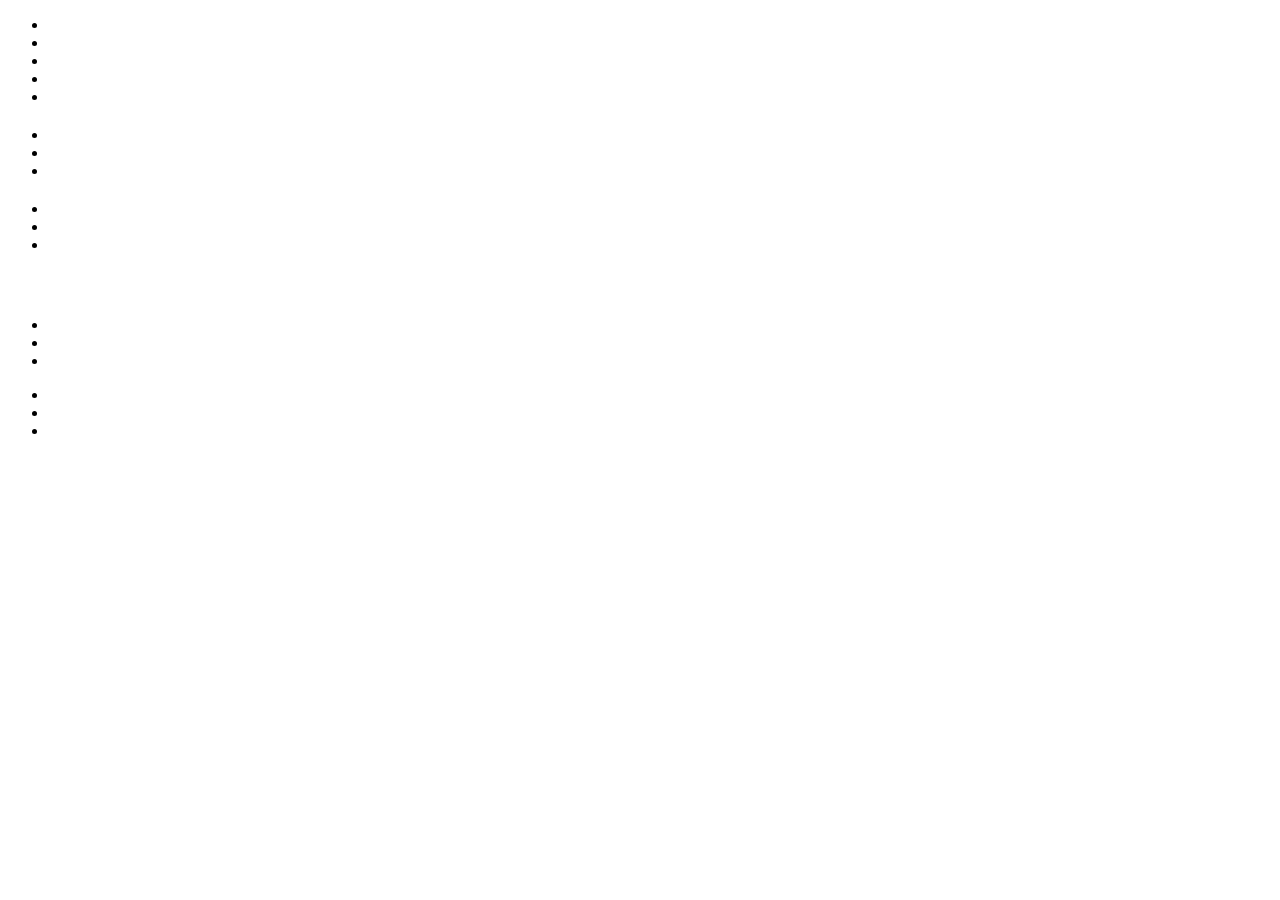
==== index.html @ c9404e33 "index structure" ====
<!DOCTYPE html>
<html lang="en">
  <head>
    <meta charset="UTF-8" />
    <meta name="viewport" content="width=device-width, initial-scale=1.0" />
    <title>Document</title>
    <link rel="stylesheet" href="./css/style.css" />
  </head>
  <body>
    <header>
      <div>
        <nav>
          <ul>
            <li></li>
            <li></li>
            <li></li>
            <li></li>
            <li></li>
          </ul>
        </nav>
        <main>
          <div>
            <h2></h2>
            <p></p>
          </div>
          <div>
            <h2></h2>
            <ul>
              <li></li>
              <li></li>
              <li></li>
            </ul>
          </div>
          <div>
            <h2></h2>
            <ul>
              <li></li>
              <li></li>
              <li></li>
            </ul>
          </div>
          <div>
            <div>
              <h2></h2>
              <h4></h4>
              <h4></h4>
              <h5></h5>
            </div>
            <div>
              <h2></h2>
              <h4></h4>
              <h4></h4>
              <h5></h5>
            </div>
          </div>
          <div>
            <h2></h2>
            <img src="" alt="" />
            <img src="" alt="" />
            <img src="" alt="" />
            <img src="" alt="" />
            <h5></h5>
          </div>
        </main>
        <footer>
            <ul>
                <li></li>
                <li></li>
                <li></li>
            </ul>
            <ul>
                <li></li>
                <li></li>
                <li></li>
            </ul>
        </footer>
      </div>
    </header>
  </body>
</html>
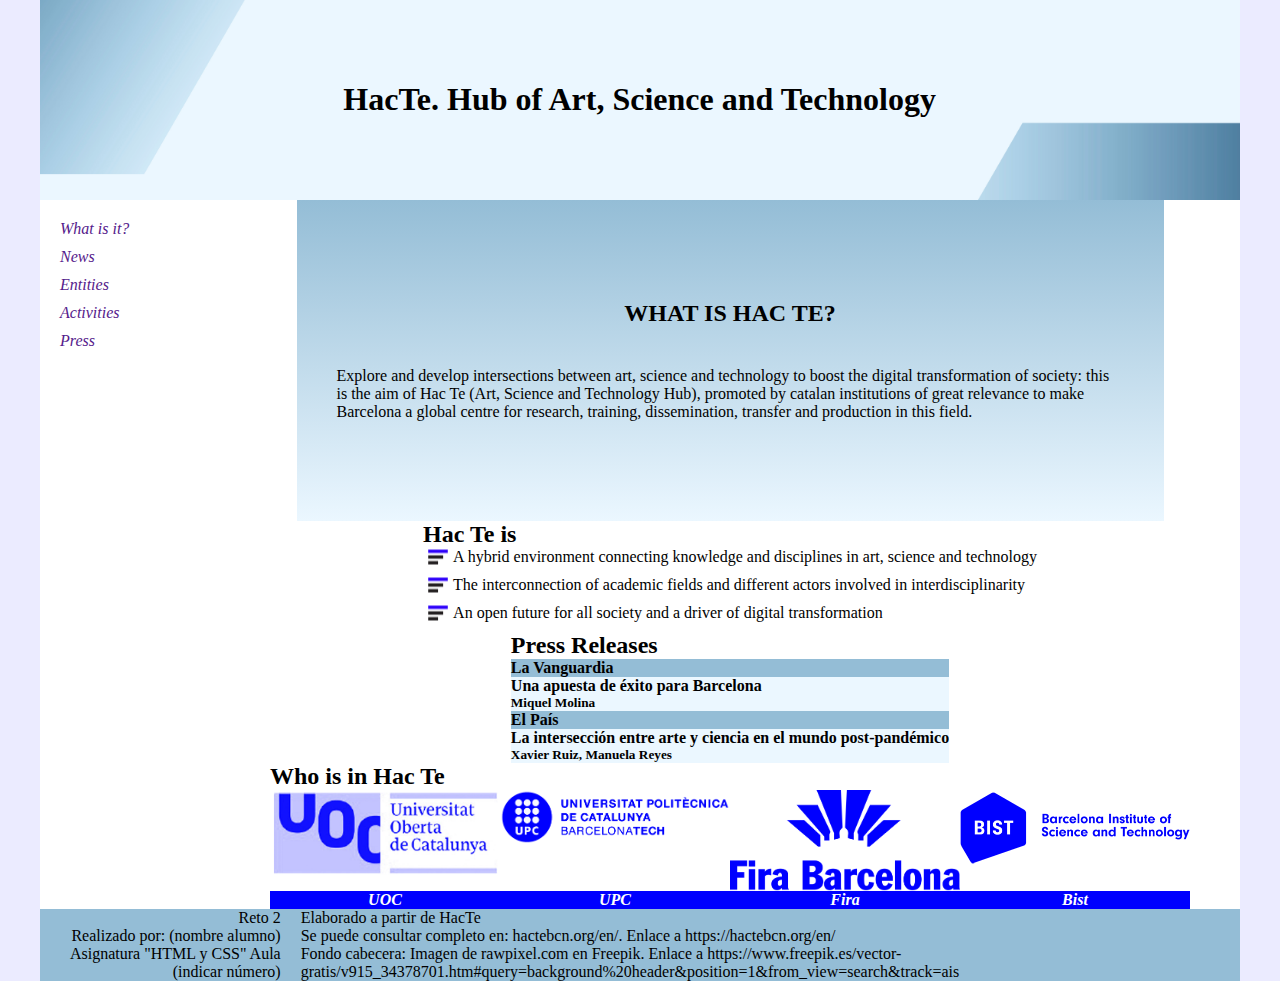
==== commit 4f36e426: "structure-index-html-css-in-process" ====
--- a/index.html
+++ b/index.html
@@ -3,78 +3,122 @@
   <head>
     <meta charset="UTF-8" />
     <meta name="viewport" content="width=device-width, initial-scale=1.0" />
-    <title>Document</title>
+    <title>CAA2</title>
     <link rel="stylesheet" href="./css/style.css" />
   </head>
   <body>
-    <header>
-      <div>
-        <nav>
-          <ul>
-            <li></li>
-            <li></li>
-            <li></li>
-            <li></li>
-            <li></li>
+    <header class="header-container">
+      <h1 class="header-container__title">
+        HacTe. Hub of Art, Science and Technology
+      </h1>
+    </header>
+    <div class="nav-main-container">
+      <nav class="nav">
+        <ul>
+          <li><a href="">What is it?</a></li>
+          <li><a href="">News</a></li>
+          <li><a href="">Entities</a></li>
+          <li><a href="">Activities</a></li>
+          <li><a href="">Press</a></li>
+        </ul>
+      </nav>
+      <main class="main">
+        <div class="intro-container">
+          <h2 class="intro-container__title">WHAT IS HAC TE?</h2>
+          <p class="intro-container__content">
+            Explore and develop intersections between art, science and
+            technology to boost the digital transformation of society: this is
+            the aim of Hac Te (Art, Science and Technology Hub), promoted by
+            catalan institutions of great relevance to make Barcelona a global
+            centre for research, training, dissemination, transfer and
+            production in this field.
+          </p>
+        </div>
+        <div class="explain-container">
+          <h2 class="explain-container__title">Hac Te is</h2>
+          <ul class="explain-container__itemlist">
+            <li>
+              A hybrid environment connecting knowledge and disciplines in art,
+              science and technology
+            </li>
+            <li>
+              The interconnection of academic fields and different actors
+              involved in interdisciplinarity
+            </li>
+            <li>
+              An open future for all society and a driver of digital
+              transformation
+            </li>
           </ul>
-        </nav>
-        <main>
-          <div>
-            <h2></h2>
-            <p></p>
-          </div>
-          <div>
-            <h2></h2>
-            <ul>
-              <li></li>
-              <li></li>
-              <li></li>
-            </ul>
-          </div>
-          <div>
-            <h2></h2>
-            <ul>
-              <li></li>
-              <li></li>
-              <li></li>
-            </ul>
-          </div>
-          <div>
-            <div>
-              <h2></h2>
-              <h4></h4>
-              <h4></h4>
-              <h5></h5>
+        </div>
+        <div>
+          <div class="press-data-container">
+            <h2 class="press-data-container__title">Press Releases</h2>
+            <div class="press-post-container">
+              <h4 class="press-post-container__title">La Vanguardia</h4>
+              <div class="press-post-insidecont">
+                <h4 class="press-post-insidecont__critic">
+                  Una apuesta de éxito para Barcelona
+                </h4>
+                <h5 class="press-post-insidecont__author">Miquel Molina</h5>
+              </div>
             </div>
-            <div>
-              <h2></h2>
-              <h4></h4>
-              <h4></h4>
-              <h5></h5>
+
+            <div class="press-post-container">
+              <h4 class="press-post-container__title">El País</h4>
+              <div class="press-post-insidecont">
+                <h4 class="press-post-insidecont__critic">
+                  La intersección entre arte y ciencia en el mundo
+                  post-pandémico
+                </h4>
+                <h5 class="press-post-insidecont__author">
+                  Xavier Ruiz, Manuela Reyes
+                </h5>
+              </div>
             </div>
           </div>
-          <div>
-            <h2></h2>
-            <img src="" alt="" />
-            <img src="" alt="" />
-            <img src="" alt="" />
-            <img src="" alt="" />
-            <h5></h5>
+        </div>
+        <div class="univercity-container">
+          <h2 class="univercity-container__title">Who is in Hac Te</h2>
+          <div class="univercity-container__images">
+            <a href="">
+              <img src="/images/UOC.png" alt="" />
+              <h4>UOC</h4>
+            </a>
+            <a href="">
+              <img src="/images/upc.png" alt="" />
+              <h4>UPC</h4>
+            </a>
+            <a href="">
+              <img src="/images/fira-barcelona.png" alt="" />
+              <h4>Fira</h4>
+            </a>
+            <a href="">
+              <img src="/images/bist.png" alt="" />
+              <h4>Bist</h4>
+            </a>
           </div>
-        </main>
-        <footer>
-            <ul>
-                <li></li>
-                <li></li>
-                <li></li>
-            </ul>
-            <ul>
-                <li></li>
-                <li></li>
-                <li></li>
-            </ul>
-        </footer>
-      </div>
-    </header>
+          <h5></h5>
+        </div>
+      </main>
+    </div>
+    <footer class="footer">
+      <ul class="footer-list__one">
+        <li>Reto 2</li>
+        <li>Realizado por: (nombre alumno)</li>
+        <li>Asignatura "HTML y CSS" Aula (indicar número)</li>
+      </ul>
+      <ul class="footer-list__two">
+        <li>Elaborado a partir de HacTe</li>
+        <li>
+          Se puede consultar completo en: hactebcn.org/en/. Enlace a
+          https://hactebcn.org/en/
+        </li>
+        <li>
+          Fondo cabecera: Imagen de rawpixel.com en Freepik. Enlace a
+          https://www.freepik.es/vector-gratis/v915_34378701.htm#query=background%20header&position=1&from_view=search&track=ais
+        </li>
+      </ul>
+    </footer>
   </body>
 </html>
--- a/css/style.css
+++ b/css/style.css
@@ -0,0 +1,126 @@
+* {
+  margin: 0;
+  padding: 0;
+  box-sizing: border-box;
+}
+
+body {
+  width: 1200px;
+  margin: 0 auto;
+  background-color: #EBEBFF;
+}
+
+.header-container {
+  background-image: url("/images/cabecera.jpg");
+  background-position: center;
+  background-size: cover;
+  height: 200px;
+  transform: rotate(180deg);
+  display: flex;
+  justify-content: center;
+  align-items: center;
+}
+
+.header-container__title {
+  transform: rotate(180deg);
+  text-align: center;
+}
+
+.nav-main-container {
+  display: flex;
+}
+
+.nav {
+  width: 15%;
+  background-color: white;
+}
+
+.nav ul {
+    list-style: none;
+    padding: 20px 0px 0px 20px;
+    display: flex;
+    flex-direction: column;
+    gap: 10px;
+  }
+
+.nav a {
+    text-decoration: none;
+    font-style: italic;
+}
+
+.main {
+  width: 85%;
+  background-color: white;
+  display: flex;
+  flex-direction: column;
+  align-items: center;
+}
+
+.intro-container {
+  background-image: linear-gradient(#94bdd6, #ebf7ff);
+  width: 85%;
+  padding: 100px 40px;
+  display: flex;
+  flex-direction: column;
+  align-items: center;
+  gap: 40px;
+}
+
+.explain-container__itemlist {
+  list-style-type: none;
+}
+
+.explain-container__itemlist li {
+  background: url("/images/list-icon.png") no-repeat left center;
+  padding-left: 30px;
+  margin-bottom: 10px;
+}
+
+.press-post-container__title {
+  background-color: #94bdd6;
+}
+
+.press-post-insidecont {
+  background-color: #ebf7ff;
+}
+
+.univercity-container a{
+    display: flex;
+    align-items: center;
+    flex-direction: column;
+    justify-content: space-between;
+    text-decoration: none;
+}
+
+a h4{
+    background-color: blue;
+    width: 100%;
+    text-align: center;
+    color: white;
+    font-style: italic;
+
+}
+
+.univercity-container img {
+
+  width: 230px;
+}
+
+.univercity-container__images{
+    display: flex;
+}
+
+.footer {
+  background-color: #94bdd6;
+  display: flex;
+
+}
+
+.footer ul {
+  list-style-type: none;
+}
+
+.footer-list__one {
+  text-align: right;
+  margin-right: 20px;
+}
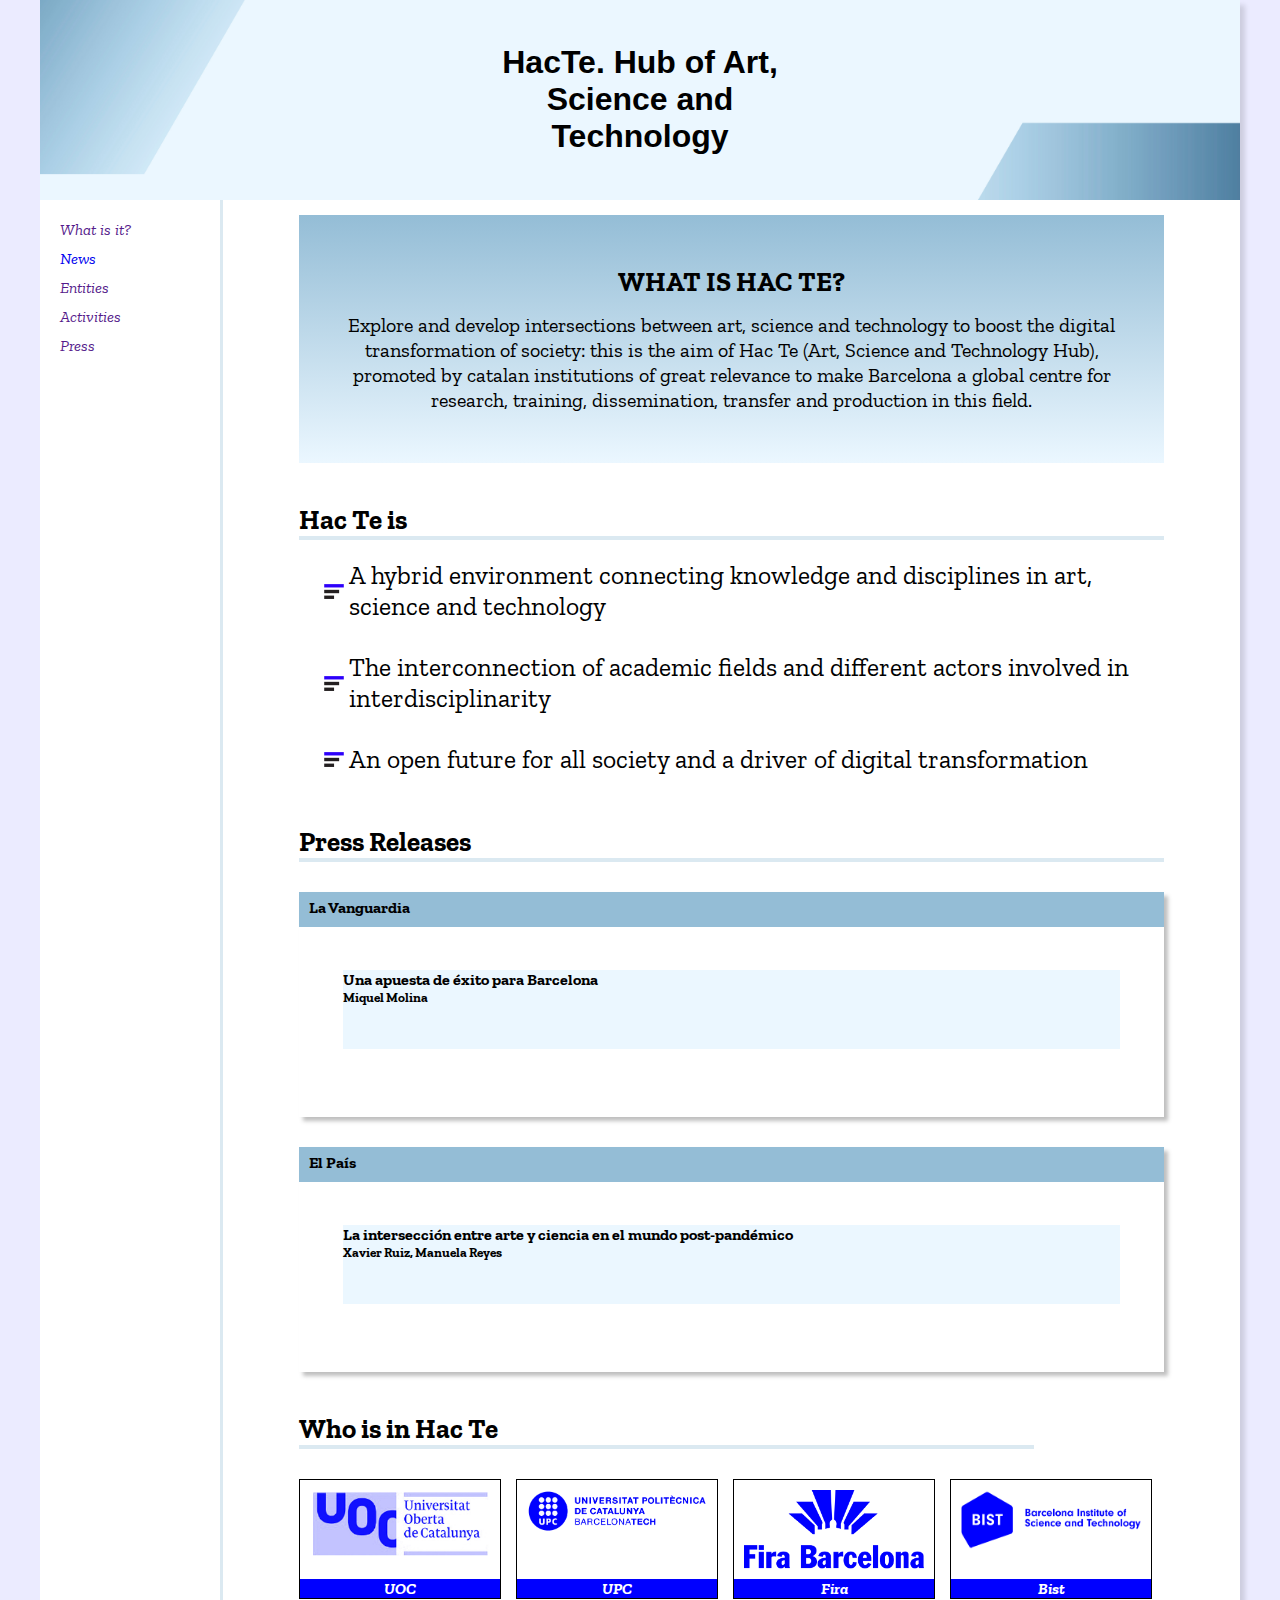
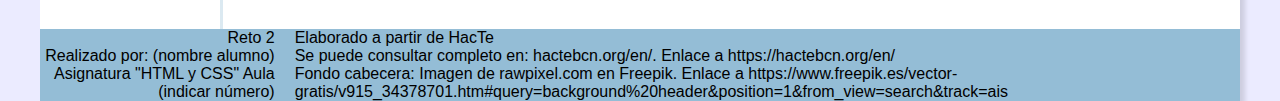
==== commit b8a894ce: "css-progres" ====
--- a/index.html
+++ b/index.html
@@ -3,26 +3,33 @@
   <head>
     <meta charset="UTF-8" />
     <meta name="viewport" content="width=device-width, initial-scale=1.0" />
-    <title>CAA2</title>
+    <title>Home</title>
     <link rel="stylesheet" href="./css/style.css" />
+    <link rel="shortcut icon" href="./images/favicon.png" />
   </head>
   <body>
+
     <header class="header-container">
       <h1 class="header-container__title">
         HacTe. Hub of Art, Science and Technology
       </h1>
     </header>
+
+    
     <div class="nav-main-container">
+
       <nav class="nav">
         <ul>
           <li><a href="">What is it?</a></li>
-          <li><a href="">News</a></li>
+          <li><a href="./news.html">News</a></li>
           <li><a href="">Entities</a></li>
           <li><a href="">Activities</a></li>
           <li><a href="">Press</a></li>
         </ul>
       </nav>
+
       <main class="main">
+
         <div class="intro-container">
           <h2 class="intro-container__title">WHAT IS HAC TE?</h2>
           <p class="intro-container__content">
@@ -34,6 +41,7 @@
             production in this field.
           </p>
         </div>
+
         <div class="explain-container">
           <h2 class="explain-container__title">Hac Te is</h2>
           <ul class="explain-container__itemlist">
@@ -51,57 +59,64 @@
             </li>
           </ul>
         </div>
-        <div>
-          <div class="press-data-container">
-            <h2 class="press-data-container__title">Press Releases</h2>
-            <div class="press-post-container">
-              <h4 class="press-post-container__title">La Vanguardia</h4>
-              <div class="press-post-insidecont">
-                <h4 class="press-post-insidecont__critic">
-                  Una apuesta de éxito para Barcelona
-                </h4>
-                <h5 class="press-post-insidecont__author">Miquel Molina</h5>
-              </div>
+
+        <div class="press-container">
+          <h2 class="press-container__title">Press Releases</h2>
+          
+          <div class="press-container__post-cont">
+            <h4 class="post-title">La Vanguardia</h4>
+            <div class="post-content">
+              <h4 class="post-msg">
+                Una apuesta de éxito para Barcelona
+              </h4>
+              <h5 class="post-msg-author">Miquel Molina</h5>
             </div>
-
-            <div class="press-post-container">
-              <h4 class="press-post-container__title">El País</h4>
-              <div class="press-post-insidecont">
-                <h4 class="press-post-insidecont__critic">
+          </div>
+            
+            <div class="press-container__post-cont">
+              <h4 class="post-title">El País</h4>
+              <div class="post-content">
+                <h4 class="post-msg">
                   La intersección entre arte y ciencia en el mundo
                   post-pandémico
                 </h4>
-                <h5 class="press-post-insidecont__author">
+                <h5 class="post-msg-author">
                   Xavier Ruiz, Manuela Reyes
                 </h5>
               </div>
+          </div>
+
+          
+
+          <div class="univercity-container">
+            <h2 class="univercity-container__title">Who is in Hac Te</h2>
+            <div class="univercity-container__images">
+              <a href="">
+                <img src="/images/UOC.png" alt="" />
+                <h4>UOC</h4>
+              </a>
+              <a href="">
+                <img src="/images/upc.png" alt="" />
+                <h4>UPC</h4>
+              </a>
+              <a href="">
+                <img src="/images/fira-barcelona.png" alt="" />
+                <h4>Fira</h4>
+              </a>
+              <a href="">
+                <img src="/images/bist.png" alt="" />
+                <h4>Bist</h4>
+              </a>
             </div>
+            <h5></h5>
           </div>
+
         </div>
-        <div class="univercity-container">
-          <h2 class="univercity-container__title">Who is in Hac Te</h2>
-          <div class="univercity-container__images">
-            <a href="">
-              <img src="/images/UOC.png" alt="" />
-              <h4>UOC</h4>
-            </a>
-            <a href="">
-              <img src="/images/upc.png" alt="" />
-              <h4>UPC</h4>
-            </a>
-            <a href="">
-              <img src="/images/fira-barcelona.png" alt="" />
-              <h4>Fira</h4>
-            </a>
-            <a href="">
-              <img src="/images/bist.png" alt="" />
-              <h4>Bist</h4>
-            </a>
-          </div>
-          <h5></h5>
-        </div>
-      </main>
-    </div>
+
+        </main>
+      </div>
+      
+
     <footer class="footer">
       <ul class="footer-list__one">
         <li>Reto 2</li>
@@ -120,5 +135,6 @@
         </li>
       </ul>
     </footer>
+
   </body>
 </html>
--- a/css/style.css
+++ b/css/style.css
@@ -1,3 +1,7 @@
+@import url("https://fonts.googleapis.com/css2?family=Zilla+Slab:ital,wght@0,300;0,400;0,500;0,600;0,700;1,300;1,400;1,500;1,600;1,700&display=swap");
+
+/* ///////////// GLOBAL //////////////\ */
+
 * {
   margin: 0;
   padding: 0;
@@ -7,7 +11,13 @@
 body {
   width: 1200px;
   margin: 0 auto;
-  background-color: #EBEBFF;
+  background-color: #ebebff;
+  font-family: "Franklin Gothic Medium", "Arial Narrow", Arial, sans-serif;
+  box-shadow: rgba(0, 0, 0, 0.13) 5px 5px 5px;
+}
+
+h2 {
+  font-size: 1.7rem;
 }
 
 .header-container {
@@ -24,6 +34,7 @@
 .header-container__title {
   transform: rotate(180deg);
   text-align: center;
+  width: 350px;
 }
 
 .nav-main-container {
@@ -31,89 +42,163 @@
 }
 
 .nav {
+  font-family: "Zilla Slab", serif;
   width: 15%;
   background-color: white;
 }
 
 .nav ul {
-    list-style: none;
-    padding: 20px 0px 0px 20px;
-    display: flex;
-    flex-direction: column;
-    gap: 10px;
-  }
+  list-style: none;
+  padding: 20px 0px 0px 20px;
+  display: flex;
+  flex-direction: column;
+  gap: 10px;
+}
 
 .nav a {
-    text-decoration: none;
-    font-style: italic;
+  text-decoration: none;
+  font-style: italic;
 }
 
 .main {
+  font-family: "Zilla Slab", serif;
   width: 85%;
   background-color: white;
   display: flex;
   flex-direction: column;
   align-items: center;
-}
+  border-left: #94bdd656 3px solid;
+}
+
+/* ///////////// FOR INDEX.HTML //////////////\ */
+
+/* ///////////// INTRO CONAINER //////////////\ */
 
 .intro-container {
   background-image: linear-gradient(#94bdd6, #ebf7ff);
   width: 85%;
-  padding: 100px 40px;
-  display: flex;
-  flex-direction: column;
-  align-items: center;
-  gap: 40px;
+  margin-top: 15px;
+  padding: 50px 40px;
+  display: flex;
+  flex-direction: column;
+  align-items: center;
+  gap: 15px;
+}
+
+.intro-container__content {
+  font-size: 20px;
+  line-height: 25px;
+}
+
+/* ///////////// EXPLAIN CONAINER //////////////\ */
+
+.explain-container {
+  width: 85%;
+  margin-top: 40px;
+}
+
+.explain-container__title {
+  border-bottom: #94bdd656 solid 4px;
 }
 
 .explain-container__itemlist {
   list-style-type: none;
+  margin: 20px 0px 0px 20px;
+  display: flex;
+  flex-direction: column;
+  gap: 20px;
 }
 
 .explain-container__itemlist li {
   background: url("/images/list-icon.png") no-repeat left center;
   padding-left: 30px;
   margin-bottom: 10px;
-}
-
-.press-post-container__title {
+  font-size: 1.6rem;
+}
+
+/* ///////////// PRESS CONAINER //////////////\ */
+
+.press-container {
+  width: 85%;
+  margin-top: 40px;
+
+}
+
+.press-container__title {
+  border-bottom: #94bdd656 solid 4px;
+}
+
+.press-container__post-title {
   background-color: #94bdd6;
 }
 
-.press-post-insidecont {
+/* ///////////// PRESS CONAINER => POST //////////////\ */
+
+.press-container__post-cont {
+  box-shadow: rgba(0, 0, 0, 0.253) 4px 4px 4px;
+  height: 225px;
+  margin-top: 30px;
+}
+
+.post-title {
+  background-color: #94bdd6;
+  height: 35px;
+  padding: 6px 0px 0px 10px;
+}
+
+.post-content {
   background-color: #ebf7ff;
-}
-
-.univercity-container a{
-    display: flex;
-    align-items: center;
-    flex-direction: column;
-    justify-content: space-between;
-    text-decoration: none;
-}
-
-a h4{
-    background-color: blue;
-    width: 100%;
-    text-align: center;
-    color: white;
-    font-style: italic;
-
-}
-
+  width: 90%;
+  height: 35%;
+  margin: 5%;
+  }
+
+/* ///////////// UNIVERSITYS CONAINER //////////////\ */
+
+.univercity-container a {
+  display: flex;
+  align-items: center;
+  flex-direction: column;
+  justify-content: space-between;
+  text-decoration: none;
+}
+
+a h4 {
+  background-color: blue;
+  width: 100%;
+  text-align: center;
+  color: white;
+  font-style: italic;
+}
+
+.univercity-container {
+  width: 85%;
+  margin-top: 40px;
+}
 .univercity-container img {
-
-  width: 230px;
-}
-
-.univercity-container__images{
-    display: flex;
-}
+  margin: 10px;
+  width: 180px;
+}
+
+.univercity-container__title {
+  border-bottom: #94bdd656 solid 4px;
+}
+
+.univercity-container__images {
+  margin: 30px 0px 30px 0px;
+  display: flex;
+
+  gap: 15px;
+}
+.univercity-container__images a {
+  border: black 1px solid;
+}
+
+/* ///////////// FOOTER //////////////\ */
 
 .footer {
   background-color: #94bdd6;
   display: flex;
-
 }
 
 .footer ul {
@@ -124,3 +209,34 @@
   text-align: right;
   margin-right: 20px;
 }
+
+/* ///////////// FOR NEWS.HTML //////////////\ */
+
+/* ///////////// NEWS CONTAINER //////////////\ */
+
+.news-container {
+  display: flex;
+  flex-direction: column;
+}
+
+.news-container_title {
+  text-align: center;
+}
+
+.news-container_title h1 {
+  background-image: linear-gradient(#94bdd6, #ebf7ff);
+}
+
+.news-container_post {
+  display: flex;
+  flex-direction: column;
+  align-items: center;
+  background-color: white;
+  border: 1px solid black;
+  border-radius: 15px 15px 0px 0px;
+}
+
+.news-container_post h3,
+p {
+  text-align: center;
+}
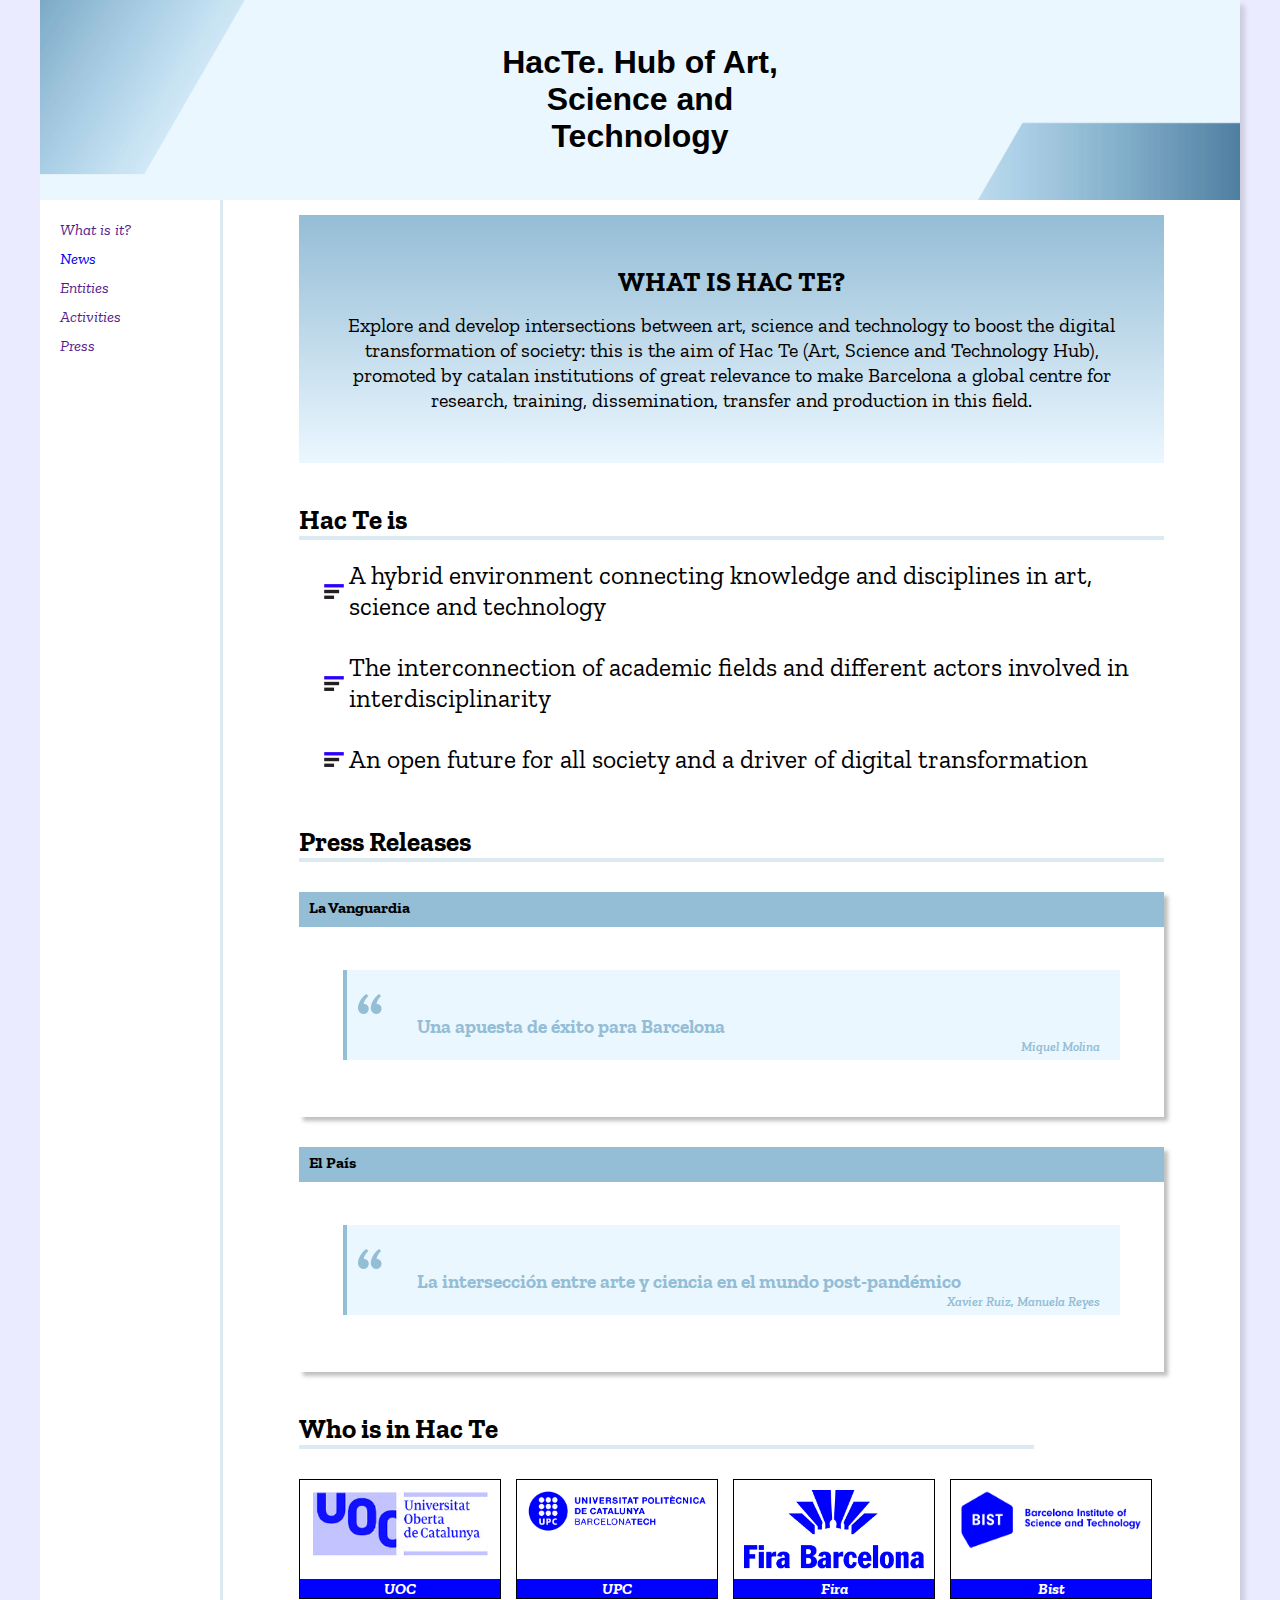
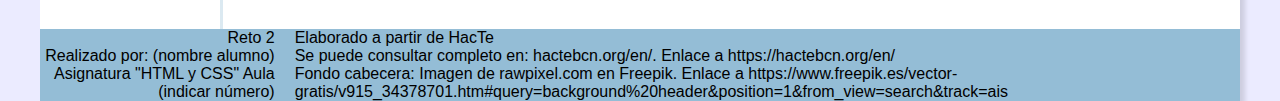
==== commit ec626fee: "css" ====
--- a/index.html
+++ b/index.html
@@ -8,16 +8,13 @@
     <link rel="shortcut icon" href="./images/favicon.png" />
   </head>
   <body>
-
     <header class="header-container">
       <h1 class="header-container__title">
         HacTe. Hub of Art, Science and Technology
       </h1>
     </header>
 
-    
     <div class="nav-main-container">
-
       <nav class="nav">
         <ul>
           <li><a href="">What is it?</a></li>
@@ -29,7 +26,6 @@
       </nav>
 
       <main class="main">
-
         <div class="intro-container">
           <h2 class="intro-container__title">WHAT IS HAC TE?</h2>
           <p class="intro-container__content">
@@ -62,31 +58,26 @@
 
         <div class="press-container">
           <h2 class="press-container__title">Press Releases</h2>
-          
+
           <div class="press-container__post-cont">
             <h4 class="post-title">La Vanguardia</h4>
             <div class="post-content">
-              <h4 class="post-msg">
-                Una apuesta de éxito para Barcelona
-              </h4>
-              <h5 class="post-msg-author">Miquel Molina</h5>
+              <h1 class="post-marks">"</h1>
+              <h4 class="post-msg">Una apuesta de éxito para Barcelona</h4>
+              <h5 class="post-author">Miquel Molina</h5>
             </div>
           </div>
-            
-            <div class="press-container__post-cont">
-              <h4 class="post-title">El País</h4>
-              <div class="post-content">
-                <h4 class="post-msg">
-                  La intersección entre arte y ciencia en el mundo
-                  post-pandémico
-                </h4>
-                <h5 class="post-msg-author">
-                  Xavier Ruiz, Manuela Reyes
-                </h5>
-              </div>
+
+          <div class="press-container__post-cont">
+            <h4 class="post-title">El País</h4>
+            <div class="post-content">
+              <h1 class="post-marks">"</h1>
+              <h4 class="post-msg">
+                La intersección entre arte y ciencia en el mundo post-pandémico
+              </h4>
+              <h5 class="post-author">Xavier Ruiz, Manuela Reyes</h5>
+            </div>
           </div>
-
-          
 
           <div class="univercity-container">
             <h2 class="univercity-container__title">Who is in Hac Te</h2>
@@ -110,12 +101,9 @@
             </div>
             <h5></h5>
           </div>
-
         </div>
-
-        </main>
-      </div>
-      
+      </main>
+    </div>
 
     <footer class="footer">
       <ul class="footer-list__one">
@@ -135,6 +123,5 @@
         </li>
       </ul>
     </footer>
-
   </body>
 </html>
--- a/css/style.css
+++ b/css/style.css
@@ -1,4 +1,4 @@
-@import url("https://fonts.googleapis.com/css2?family=Zilla+Slab:ital,wght@0,300;0,400;0,500;0,600;0,700;1,300;1,400;1,500;1,600;1,700&display=swap");
+@import url('https://fonts.googleapis.com/css2?family=BIZ+UDPMincho&family=Zilla+Slab:ital,wght@0,300;0,400;0,500;0,600;0,700;1,300;1,400;1,500;1,600;1,700&display=swap');
 
 /* ///////////// GLOBAL //////////////\ */
 
@@ -148,9 +148,31 @@
 
 .post-content {
   background-color: #ebf7ff;
+  border-left: 4px #94bdd6 solid;
   width: 90%;
-  height: 35%;
+  height: 40%;
   margin: 5%;
+  color: #94bdd6;
+  }
+
+  .post-marks{
+    font-family: 'BIZ UDPMincho', serif;
+    font-size: 4rem;
+    transform: rotate(180deg);
+    width: 5%;
+    height: 50%;
+  }
+
+  .post-msg{
+    font-size: 1.2rem;
+    margin: 0px 0px 0px 70px;
+  }
+
+  .post-author{
+    text-align: right;
+    margin: 0px 20px 20px 0px;
+    font-style: italic; 
+    font-weight: 600;
   }
 
 /* ///////////// UNIVERSITYS CONAINER //////////////\ */
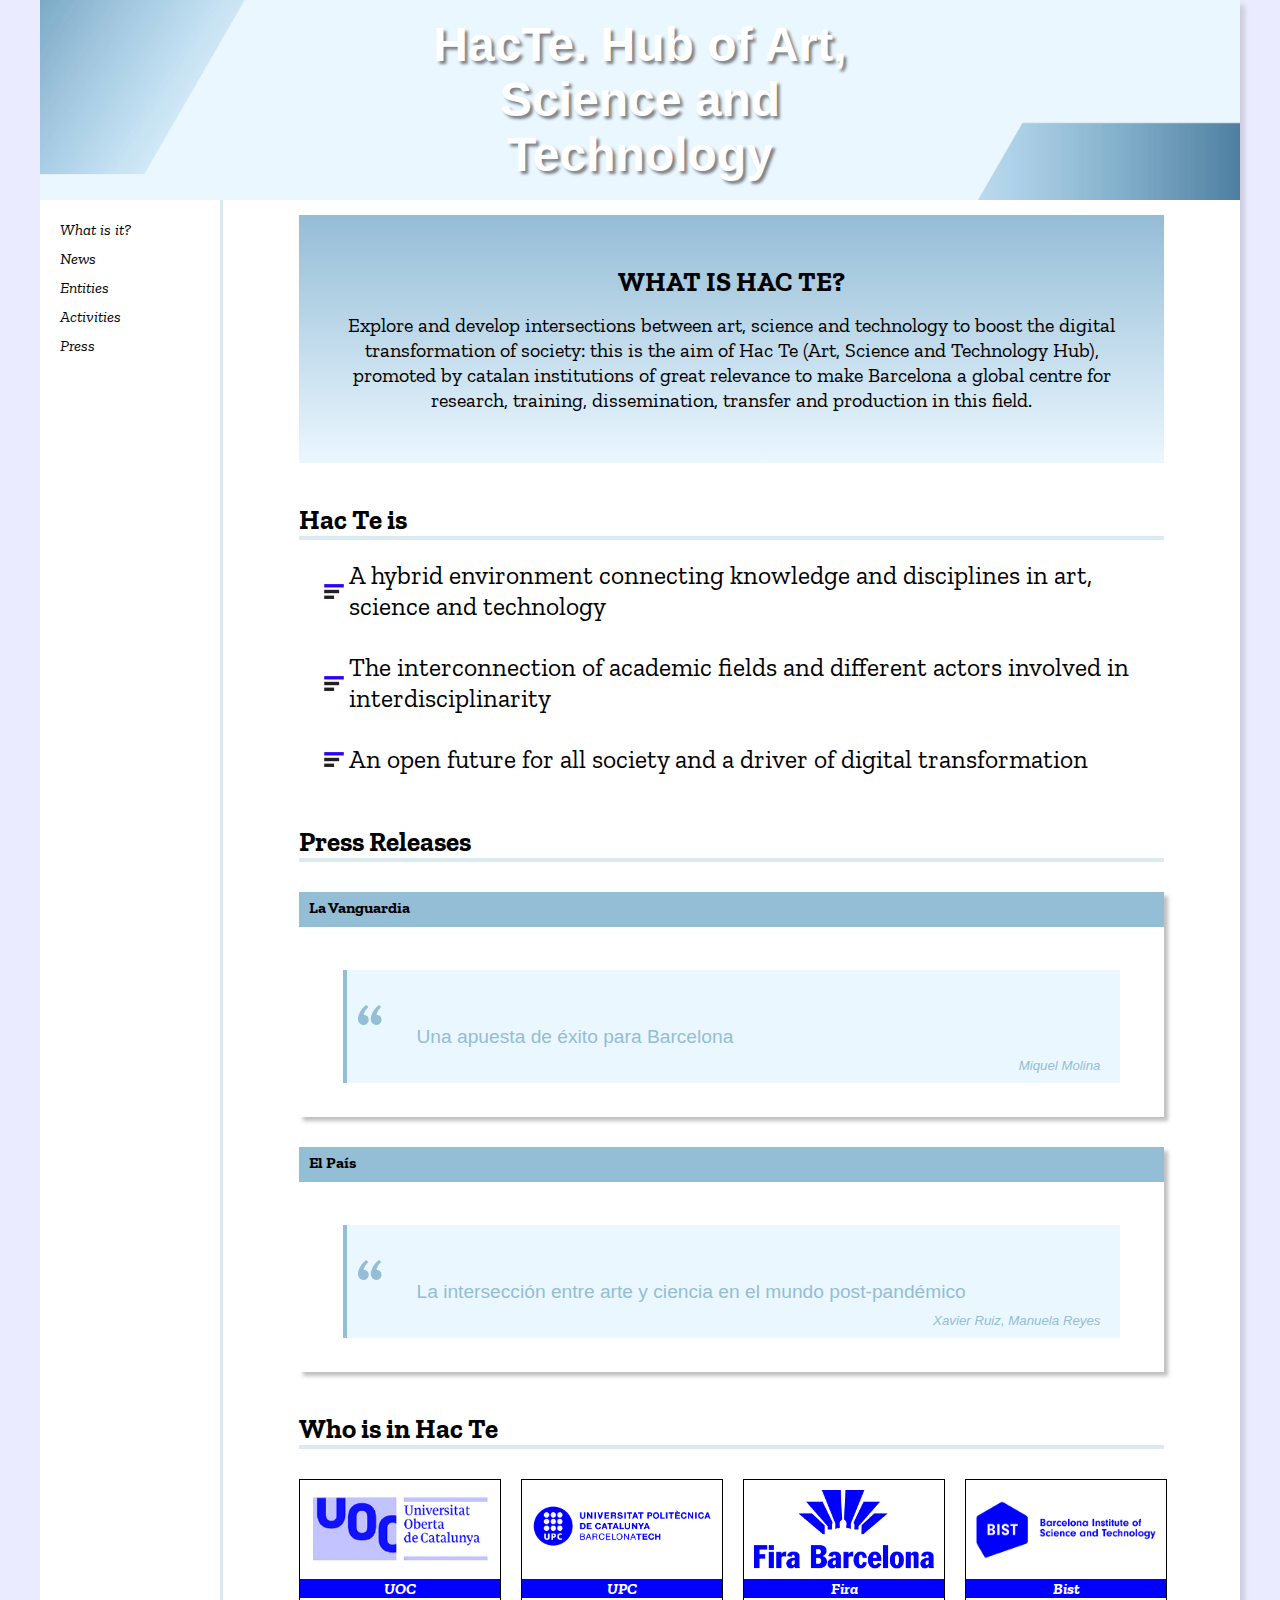
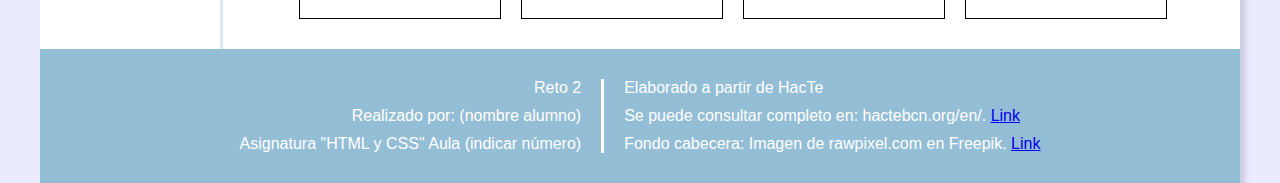
==== commit d60138b0: "done" ====
--- a/index.html
+++ b/index.html
@@ -7,7 +7,9 @@
     <link rel="stylesheet" href="./css/style.css" />
     <link rel="shortcut icon" href="./images/favicon.png" />
   </head>
+
   <body>
+
     <header class="header-container">
       <h1 class="header-container__title">
         HacTe. Hub of Art, Science and Technology
@@ -15,6 +17,7 @@
     </header>
 
     <div class="nav-main-container">
+
       <nav class="nav">
         <ul>
           <li><a href="">What is it?</a></li>
@@ -26,6 +29,7 @@
       </nav>
 
       <main class="main">
+
         <div class="intro-container">
           <h2 class="intro-container__title">WHAT IS HAC TE?</h2>
           <p class="intro-container__content">
@@ -78,31 +82,37 @@
               <h5 class="post-author">Xavier Ruiz, Manuela Reyes</h5>
             </div>
           </div>
+        </div>
 
-          <div class="univercity-container">
-            <h2 class="univercity-container__title">Who is in Hac Te</h2>
-            <div class="univercity-container__images">
-              <a href="">
-                <img src="/images/UOC.png" alt="" />
-                <h4>UOC</h4>
-              </a>
-              <a href="">
-                <img src="/images/upc.png" alt="" />
-                <h4>UPC</h4>
-              </a>
-              <a href="">
-                <img src="/images/fira-barcelona.png" alt="" />
-                <h4>Fira</h4>
-              </a>
-              <a href="">
-                <img src="/images/bist.png" alt="" />
-                <h4>Bist</h4>
-              </a>
-            </div>
-            <h5></h5>
+        <div class="univercity-container">
+          <h2 class="univercity-container__title">Who is in Hac Te</h2>
+          <div class="univercity-container__images">
+            <a href="">
+              <img class="logo-uoc" src="/images/UOC.png" alt="Logo-uoc" />
+              <h4>UOC</h4>
+            </a>
+            <a href="">
+              <img class="logo-upc" src="/images/upc.png" alt="Logo-upc" />
+              <h4>UPC</h4>
+            </a>
+            <a href="">
+              <img
+                class="logo-fira"
+                src="/images/fira-barcelona.png"
+                alt="Logo-fira"
+              />
+              <h4>Fira</h4>
+            </a>
+            <a href="">
+              <img class="logo-bist" src="/images/bist.png" alt="Logo-bist" />
+              <h4>Bist</h4>
+            </a>
           </div>
+
         </div>
+
       </main>
+      
     </div>
 
     <footer class="footer">
@@ -114,14 +124,18 @@
       <ul class="footer-list__two">
         <li>Elaborado a partir de HacTe</li>
         <li>
-          Se puede consultar completo en: hactebcn.org/en/. Enlace a
-          https://hactebcn.org/en/
+          Se puede consultar completo en: hactebcn.org/en/.
+          <a href="https://hactebcn.org/en/">Link</a>
         </li>
         <li>
-          Fondo cabecera: Imagen de rawpixel.com en Freepik. Enlace a
-          https://www.freepik.es/vector-gratis/v915_34378701.htm#query=background%20header&position=1&from_view=search&track=ais
+          Fondo cabecera: Imagen de rawpixel.com en Freepik.
+          <a
+            href="https://www.freepik.es/vector-gratis/v915_34378701.htm#query=background%20header&position=1&from_view=search&track=ais"
+            >Link</a
+          >
         </li>
       </ul>
     </footer>
+
   </body>
 </html>
--- a/css/style.css
+++ b/css/style.css
@@ -34,7 +34,10 @@
 .header-container__title {
   transform: rotate(180deg);
   text-align: center;
-  width: 350px;
+  width: 500px;
+  font-size: 3rem;
+  color: white;
+  text-shadow: rgba(0, 0, 0, 0.473) 3px 3px 3px;
 }
 
 .nav-main-container {
@@ -58,6 +61,7 @@
 .nav a {
   text-decoration: none;
   font-style: italic;
+  color: black;
 }
 
 .main {
@@ -150,7 +154,7 @@
   background-color: #ebf7ff;
   border-left: 4px #94bdd6 solid;
   width: 90%;
-  height: 40%;
+  height: 50%;
   margin: 5%;
   color: #94bdd6;
   }
@@ -165,14 +169,17 @@
 
   .post-msg{
     font-size: 1.2rem;
-    margin: 0px 0px 0px 70px;
+    margin: 0px 0px 10px 70px;
+    font-family: Helvetica, sans-serif;
+    font-weight: 300;
   }
 
   .post-author{
     text-align: right;
     margin: 0px 20px 20px 0px;
     font-style: italic; 
-    font-weight: 600;
+    font-weight: 400;
+    font-family: Helvetica, sans-serif;
   }
 
 /* ///////////// UNIVERSITYS CONAINER //////////////\ */
@@ -198,7 +205,6 @@
   margin-top: 40px;
 }
 .univercity-container img {
-  margin: 10px;
   width: 180px;
 }
 
@@ -209,18 +215,38 @@
 .univercity-container__images {
   margin: 30px 0px 30px 0px;
   display: flex;
-
-  gap: 15px;
+  gap: 20px;
 }
 .univercity-container__images a {
   border: black 1px solid;
 }
 
+.univercity-container__images h4 {
+  margin-bottom: 20px;
+}
+
+.logo-uoc {
+  margin: 15px 10px 10px 10px  ;
+}
+
+.logo-upc {
+  margin: 25px 10px 10px 10px ;
+}
+.logo-fira {
+  margin: 10px ;
+}
+.logo-bist {
+  margin: 20px 10px 10px 10px  ;
+}
 /* ///////////// FOOTER //////////////\ */
 
 .footer {
   background-color: #94bdd6;
   display: flex;
+  justify-content: center;
+  color: white;
+  padding: 30px
+
 }
 
 .footer ul {
@@ -230,6 +256,18 @@
 .footer-list__one {
   text-align: right;
   margin-right: 20px;
+  display: flex;
+  flex-direction: column;
+  gap: 10px;
+  
+}
+
+.footer-list__two{
+  display: flex;
+  flex-direction: column;
+  gap: 10px;
+  border-left: white 3px solid ;
+  padding-left: 20px;
 }
 
 /* ///////////// FOR NEWS.HTML //////////////\ */
@@ -239,13 +277,27 @@
 .news-container {
   display: flex;
   flex-direction: column;
+  padding-top: 30px;
 }
 
 .news-container_title {
   text-align: center;
+  margin-bottom: 25px;
+  
+}
+
+.flex-cont{
+  display: flex;
+  justify-content: center;
+  flex-direction: column;
+  gap: 50px;
+  
+
 }
 
 .news-container_title h1 {
+  margin-bottom: 25px;;
+  height: 100px;
   background-image: linear-gradient(#94bdd6, #ebf7ff);
 }
 
@@ -253,12 +305,29 @@
   display: flex;
   flex-direction: column;
   align-items: center;
+  gap: 50px;
   background-color: white;
-  border: 1px solid black;
+  border: 2px solid black;
   border-radius: 15px 15px 0px 0px;
+  box-shadow: rgba(0, 0, 0, 0.156) 7px 7px 10px;
+}
+.news-container_post img{
+border-radius: 100%;
 }
 
 .news-container_post h3,
 p {
   text-align: center;
 }
+
+.news-container_post h3 {
+  background-color: #94bdd6;
+  width: 100%;
+  height: 50px;
+  padding-top: 10px;
+  border-radius: 15px 15px 0px 0px;
+}
+
+.news-container_post p {
+  margin-bottom: 20px;
+}
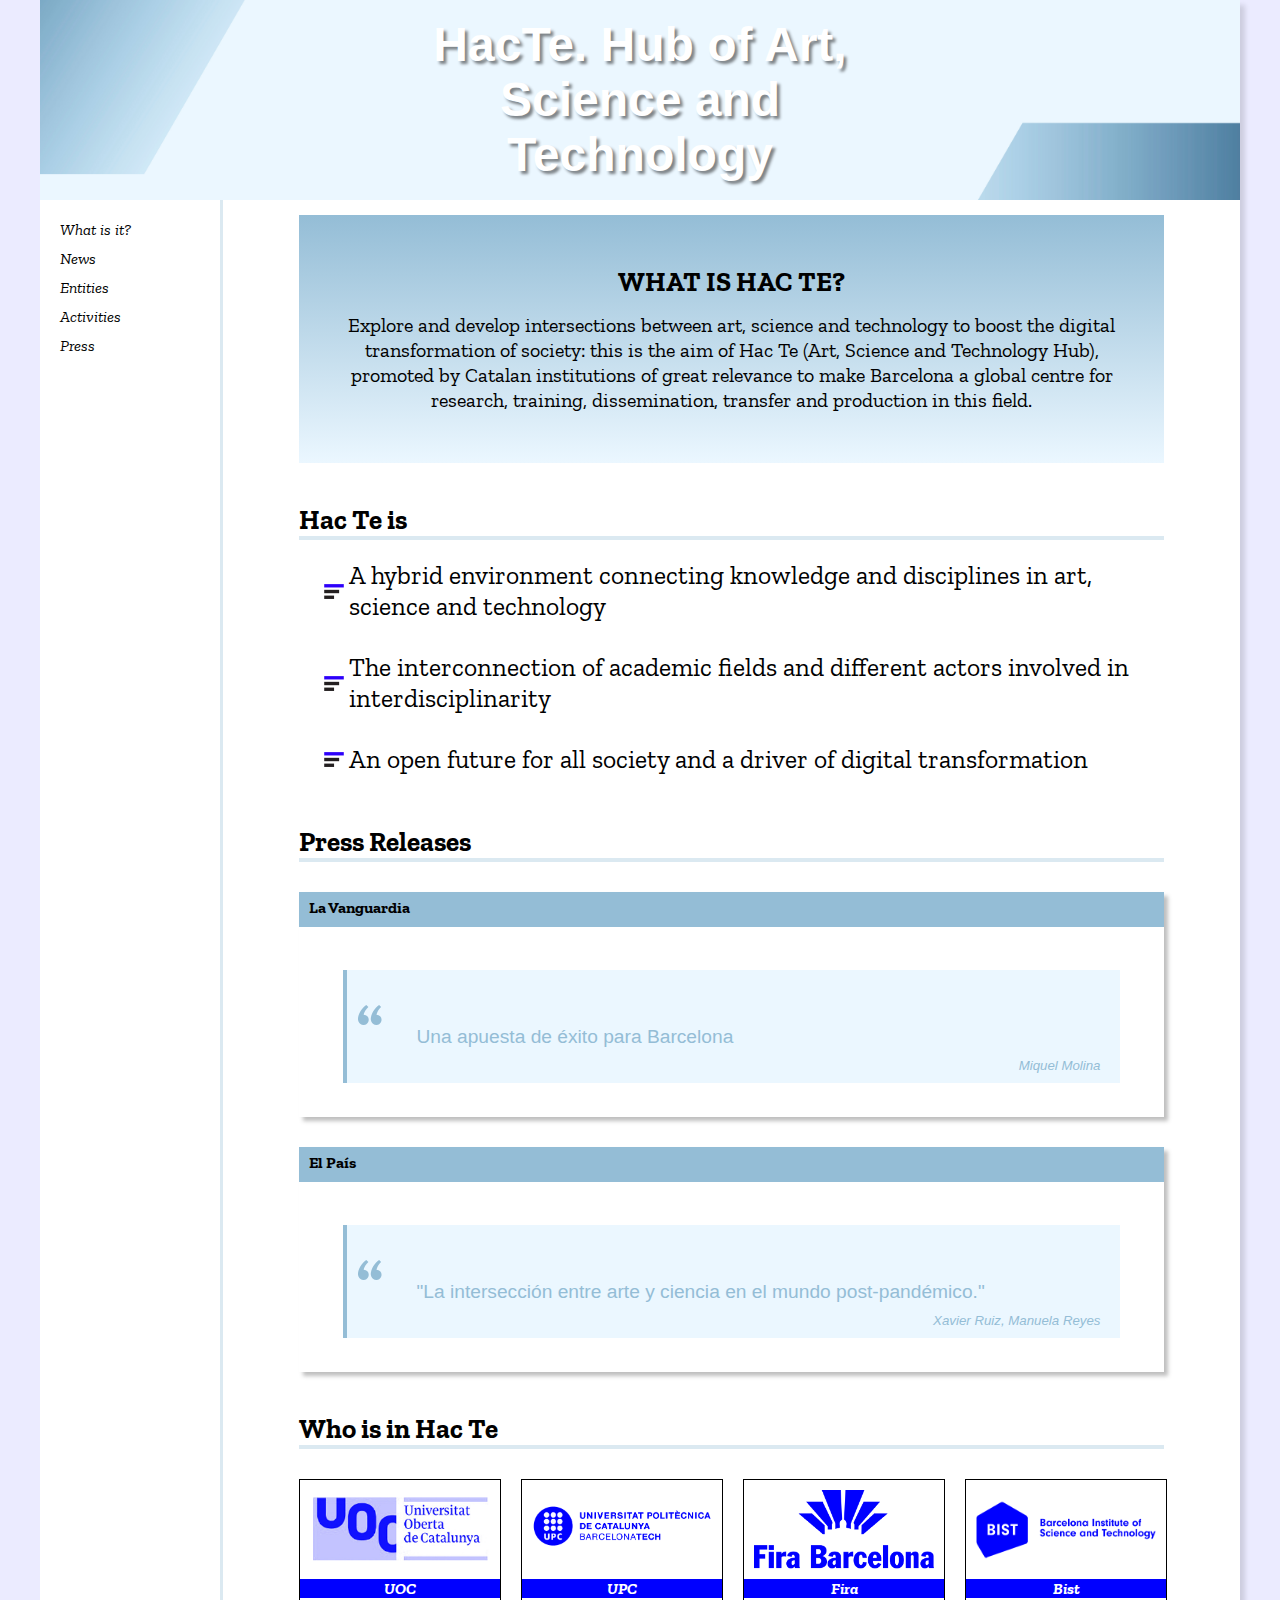
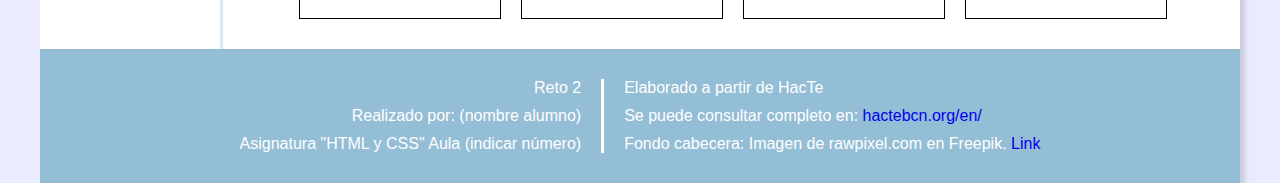
==== commit 988fc057: "finish" ====
--- a/index.html
+++ b/index.html
@@ -1,24 +1,28 @@
 <!DOCTYPE html>
 <html lang="en">
   <head>
+    <!-- Definición de la codificación de caracteres y la escala inicial -->
     <meta charset="UTF-8" />
     <meta name="viewport" content="width=device-width, initial-scale=1.0" />
+    <!-- Título de la página -->
     <title>Home</title>
+    <!-- Enlace a la hoja de estilos y favicon -->
     <link rel="stylesheet" href="./css/style.css" />
     <link rel="shortcut icon" href="./images/favicon.png" />
   </head>
 
   <body>
-
+    <!-- Encabezado de la página -->
     <header class="header-container">
-      <h1 class="header-container__title">
-        HacTe. Hub of Art, Science and Technology
-      </h1>
+      <!-- Título del encabezado -->
+      <h1 class="header-title">HacTe. Hub of Art, Science and Technology</h1>
     </header>
 
+    <!-- Contenedor principal de navegación y contenido -->
     <div class="nav-main-container">
-
+      <!-- Navegación principal -->
       <nav class="nav">
+        <!-- Lista de elementos de navegación -->
         <ul>
           <li><a href="">What is it?</a></li>
           <li><a href="./news.html">News</a></li>
@@ -28,23 +32,29 @@
         </ul>
       </nav>
 
+      <!-- Contenido principal -->
       <main class="main">
-
+        <!-- Contenedor de introducción -->
         <div class="intro-container">
-          <h2 class="intro-container__title">WHAT IS HAC TE?</h2>
-          <p class="intro-container__content">
+          <!-- Título de la introducción -->
+          <h2 class="intro-title">WHAT IS HAC TE?</h2>
+          <!-- Contenido de la introducción -->
+          <p class="intro-content">
             Explore and develop intersections between art, science and
             technology to boost the digital transformation of society: this is
             the aim of Hac Te (Art, Science and Technology Hub), promoted by
-            catalan institutions of great relevance to make Barcelona a global
+            Catalan institutions of great relevance to make Barcelona a global
             centre for research, training, dissemination, transfer and
             production in this field.
           </p>
         </div>
 
+        <!-- Contenedor de explicación -->
         <div class="explain-container">
-          <h2 class="explain-container__title">Hac Te is</h2>
-          <ul class="explain-container__itemlist">
+          <!-- Título de la explicación -->
+          <h2 class="explain-title">Hac Te is</h2>
+          <!-- Lista de puntos de la explicación -->
+          <ul class="explain-itemlist">
             <li>
               A hybrid environment connecting knowledge and disciplines in art,
               science and technology
@@ -60,42 +70,59 @@
           </ul>
         </div>
 
+        <!-- Contenedor de comunicados de prensa -->
         <div class="press-container">
-          <h2 class="press-container__title">Press Releases</h2>
+          <!-- Título de los comunicados de prensa -->
+          <h2 class="press-title">Press Releases</h2>
 
-          <div class="press-container__post-cont">
+          <!-- Contenedor de un comunicado de prensa -->
+          <div class="post">
+            <!-- Título del comunicado de prensa -->
             <h4 class="post-title">La Vanguardia</h4>
+            <!-- Contenido del comunicado de prensa -->
             <div class="post-content">
               <h1 class="post-marks">"</h1>
-              <h4 class="post-msg">Una apuesta de éxito para Barcelona</h4>
+              <blockquote class="post-msg">
+                Una apuesta de éxito para Barcelona
+              </blockquote>
               <h5 class="post-author">Miquel Molina</h5>
             </div>
           </div>
 
-          <div class="press-container__post-cont">
+          <!-- Contenedor de otro comunicado de prensa -->
+          <div class="post">
+            <!-- Título del comunicado de prensa -->
             <h4 class="post-title">El País</h4>
+            <!-- Contenido del comunicado de prensa -->
             <div class="post-content">
               <h1 class="post-marks">"</h1>
-              <h4 class="post-msg">
-                La intersección entre arte y ciencia en el mundo post-pandémico
-              </h4>
+              <blockquote class="post-msg">
+                "La intersección entre arte y ciencia en el mundo
+                post-pandémico."
+              </blockquote>
               <h5 class="post-author">Xavier Ruiz, Manuela Reyes</h5>
             </div>
           </div>
         </div>
 
-        <div class="univercity-container">
-          <h2 class="univercity-container__title">Who is in Hac Te</h2>
-          <div class="univercity-container__images">
-            <a href="">
+        <!-- Contenedor de universidades -->
+        <div class="university-container">
+          <!-- Título de las universidades -->
+          <h2 class="university-title">Who is in Hac Te</h2>
+          <!-- Contenedor de imágenes de universidades -->
+          <div class="university-images">
+            <!-- Enlace e imagen de la Universidad Abierta de Cataluña (UOC) -->
+            <a href="https://www.uoc.edu/portal/ca/index.html">
               <img class="logo-uoc" src="/images/UOC.png" alt="Logo-uoc" />
               <h4>UOC</h4>
             </a>
-            <a href="">
+            <!-- Enlace e imagen de la Universidad Politécnica de Cataluña (UPC) -->
+            <a href="https://www.upc.edu/ca">
               <img class="logo-upc" src="/images/upc.png" alt="Logo-upc" />
               <h4>UPC</h4>
             </a>
-            <a href="">
+            <!-- Enlace e imagen de Fira Barcelona -->
+            <a href="https://www.firabarcelona.com/es/">
               <img
                 class="logo-fira"
                 src="/images/fira-barcelona.png"
@@ -103,39 +130,33 @@
               />
               <h4>Fira</h4>
             </a>
-            <a href="">
+            <!-- Enlace e imagen de BIST -->
+            <a href="https://bist.eu/">
               <img class="logo-bist" src="/images/bist.png" alt="Logo-bist" />
               <h4>Bist</h4>
             </a>
           </div>
-
         </div>
-
       </main>
-      
     </div>
 
+    <!-- Pie de página -->
     <footer class="footer">
+      <!-- Lista uno del pie de página -->
       <ul class="footer-list__one">
         <li>Reto 2</li>
         <li>Realizado por: (nombre alumno)</li>
         <li>Asignatura "HTML y CSS" Aula (indicar número)</li>
       </ul>
+      <!-- Lista dos del pie de página -->
       <ul class="footer-list__two">
         <li>Elaborado a partir de HacTe</li>
         <li>
-          Se puede consultar completo en: hactebcn.org/en/.
-          <a href="https://hactebcn.org/en/">Link</a>
+          Se puede consultar completo en:
+          <a href="https://hactebcn.org/en/">hactebcn.org/en/</a>
         </li>
         <li>
           Fondo cabecera: Imagen de rawpixel.com en Freepik.
           <a
             href="https://www.freepik.es/vector-gratis/v915_34378701.htm#query=background%20header&position=1&from_view=search&track=ais"
             >Link</a
-          >
-        </li>
-      </ul>
-    </footer>
-
-  </body>
-</html>
--- a/css/style.css
+++ b/css/style.css
@@ -1,4 +1,4 @@
-@import url('https://fonts.googleapis.com/css2?family=BIZ+UDPMincho&family=Zilla+Slab:ital,wght@0,300;0,400;0,500;0,600;0,700;1,300;1,400;1,500;1,600;1,700&display=swap');
+@import url("https://fonts.googleapis.com/css2?family=BIZ+UDPMincho&family=Zilla+Slab:ital,wght@0,300;0,400;0,500;0,600;0,700;1,300;1,400;1,500;1,600;1,700&display=swap");
 
 /* ///////////// GLOBAL //////////////\ */
 
@@ -9,7 +9,7 @@
 }
 
 body {
-  width: 1200px;
+  max-width: 1200px;
   margin: 0 auto;
   background-color: #ebebff;
   font-family: "Franklin Gothic Medium", "Arial Narrow", Arial, sans-serif;
@@ -31,7 +31,7 @@
   align-items: center;
 }
 
-.header-container__title {
+.header-title {
   transform: rotate(180deg);
   text-align: center;
   width: 500px;
@@ -76,7 +76,7 @@
 
 /* ///////////// FOR INDEX.HTML //////////////\ */
 
-/* ///////////// INTRO CONAINER //////////////\ */
+/* ///////////// INTRO CONTAINER //////////////\ */
 
 .intro-container {
   background-image: linear-gradient(#94bdd6, #ebf7ff);
@@ -89,23 +89,23 @@
   gap: 15px;
 }
 
-.intro-container__content {
+.intro-content {
   font-size: 20px;
   line-height: 25px;
 }
 
-/* ///////////// EXPLAIN CONAINER //////////////\ */
+/* ///////////// EXPLAIN CONTAINER //////////////\ */
 
 .explain-container {
   width: 85%;
   margin-top: 40px;
 }
 
-.explain-container__title {
+.explain-title {
   border-bottom: #94bdd656 solid 4px;
 }
 
-.explain-container__itemlist {
+.explain-itemlist {
   list-style-type: none;
   margin: 20px 0px 0px 20px;
   display: flex;
@@ -113,32 +113,31 @@
   gap: 20px;
 }
 
-.explain-container__itemlist li {
+.explain-itemlist li {
   background: url("/images/list-icon.png") no-repeat left center;
   padding-left: 30px;
   margin-bottom: 10px;
   font-size: 1.6rem;
 }
 
-/* ///////////// PRESS CONAINER //////////////\ */
+/* ///////////// PRESS CONTAINER //////////////\ */
 
 .press-container {
   width: 85%;
   margin-top: 40px;
-
-}
-
-.press-container__title {
+}
+
+.press-title {
   border-bottom: #94bdd656 solid 4px;
 }
 
-.press-container__post-title {
+.post-title {
   background-color: #94bdd6;
 }
 
-/* ///////////// PRESS CONAINER => POST //////////////\ */
-
-.press-container__post-cont {
+/* ///////////// PRESS CONTAINER => POST //////////////\ */
+
+.post {
   box-shadow: rgba(0, 0, 0, 0.253) 4px 4px 4px;
   height: 225px;
   margin-top: 30px;
@@ -157,34 +156,34 @@
   height: 50%;
   margin: 5%;
   color: #94bdd6;
-  }
-
-  .post-marks{
-    font-family: 'BIZ UDPMincho', serif;
-    font-size: 4rem;
-    transform: rotate(180deg);
-    width: 5%;
-    height: 50%;
-  }
-
-  .post-msg{
-    font-size: 1.2rem;
-    margin: 0px 0px 10px 70px;
-    font-family: Helvetica, sans-serif;
-    font-weight: 300;
-  }
-
-  .post-author{
-    text-align: right;
-    margin: 0px 20px 20px 0px;
-    font-style: italic; 
-    font-weight: 400;
-    font-family: Helvetica, sans-serif;
-  }
-
-/* ///////////// UNIVERSITYS CONAINER //////////////\ */
-
-.univercity-container a {
+}
+
+.post-marks {
+  font-family: "BIZ UDPMincho", serif;
+  font-size: 4rem;
+  transform: rotate(180deg);
+  width: 5%;
+  height: 50%;
+}
+
+.post-msg {
+  font-size: 1.2rem;
+  margin: 0px 0px 10px 70px;
+  font-family: Helvetica, sans-serif;
+  font-weight: 300;
+}
+
+.post-author {
+  text-align: right;
+  margin: 0px 20px 20px 0px;
+  font-style: italic;
+  font-weight: 400;
+  font-family: Helvetica, sans-serif;
+}
+
+/* ///////////// UNIVERSITIES CONTAINER //////////////\ */
+
+.university-container a {
   display: flex;
   align-items: center;
   flex-direction: column;
@@ -200,44 +199,49 @@
   font-style: italic;
 }
 
-.univercity-container {
+.university-container {
   width: 85%;
   margin-top: 40px;
 }
-.univercity-container img {
+
+.university-container img {
   width: 180px;
 }
 
-.univercity-container__title {
+.university-title {
   border-bottom: #94bdd656 solid 4px;
 }
 
-.univercity-container__images {
+.university-images {
   margin: 30px 0px 30px 0px;
   display: flex;
   gap: 20px;
 }
-.univercity-container__images a {
+
+.university-images a {
   border: black 1px solid;
 }
 
-.univercity-container__images h4 {
+.university-images h4 {
   margin-bottom: 20px;
 }
 
 .logo-uoc {
-  margin: 15px 10px 10px 10px  ;
+  margin: 15px 10px 10px 10px;
 }
 
 .logo-upc {
-  margin: 25px 10px 10px 10px ;
-}
+  margin: 25px 10px 10px 10px;
+}
+
 .logo-fira {
-  margin: 10px ;
-}
+  margin: 10px;
+}
+
 .logo-bist {
-  margin: 20px 10px 10px 10px  ;
-}
+  margin: 20px 10px 10px 10px;
+}
+
 /* ///////////// FOOTER //////////////\ */
 
 .footer {
@@ -245,12 +249,13 @@
   display: flex;
   justify-content: center;
   color: white;
-  padding: 30px
-
-}
-
-.footer ul {
+  padding: 30px;
+}
+
+.footer ul,
+a {
   list-style-type: none;
+  text-decoration: none;
 }
 
 .footer-list__one {
@@ -259,49 +264,43 @@
   display: flex;
   flex-direction: column;
   gap: 10px;
-  
-}
-
-.footer-list__two{
+}
+
+.footer-list__two {
   display: flex;
   flex-direction: column;
   gap: 10px;
-  border-left: white 3px solid ;
+  border-left: white 3px solid;
   padding-left: 20px;
 }
 
 /* ///////////// FOR NEWS.HTML //////////////\ */
 
-/* ///////////// NEWS CONTAINER //////////////\ */
-
 .news-container {
   display: flex;
   flex-direction: column;
   padding-top: 30px;
 }
 
-.news-container_title {
+.news-title {
   text-align: center;
   margin-bottom: 25px;
-  
-}
-
-.flex-cont{
+}
+
+.news-content {
   display: flex;
   justify-content: center;
   flex-direction: column;
   gap: 50px;
-  
-
-}
-
-.news-container_title h1 {
-  margin-bottom: 25px;;
+}
+
+.news-title h1 {
+  margin-bottom: 25px;
   height: 100px;
   background-image: linear-gradient(#94bdd6, #ebf7ff);
 }
 
-.news-container_post {
+.news-post {
   display: flex;
   flex-direction: column;
   align-items: center;
@@ -311,16 +310,16 @@
   border-radius: 15px 15px 0px 0px;
   box-shadow: rgba(0, 0, 0, 0.156) 7px 7px 10px;
 }
-.news-container_post img{
-border-radius: 100%;
-}
-
-.news-container_post h3,
+.news-post img {
+  border-radius: 100%;
+}
+
+.news-post h3,
 p {
   text-align: center;
 }
 
-.news-container_post h3 {
+.news-post h3 {
   background-color: #94bdd6;
   width: 100%;
   height: 50px;
@@ -328,6 +327,6 @@
   border-radius: 15px 15px 0px 0px;
 }
 
-.news-container_post p {
+.news-post p {
   margin-bottom: 20px;
 }
